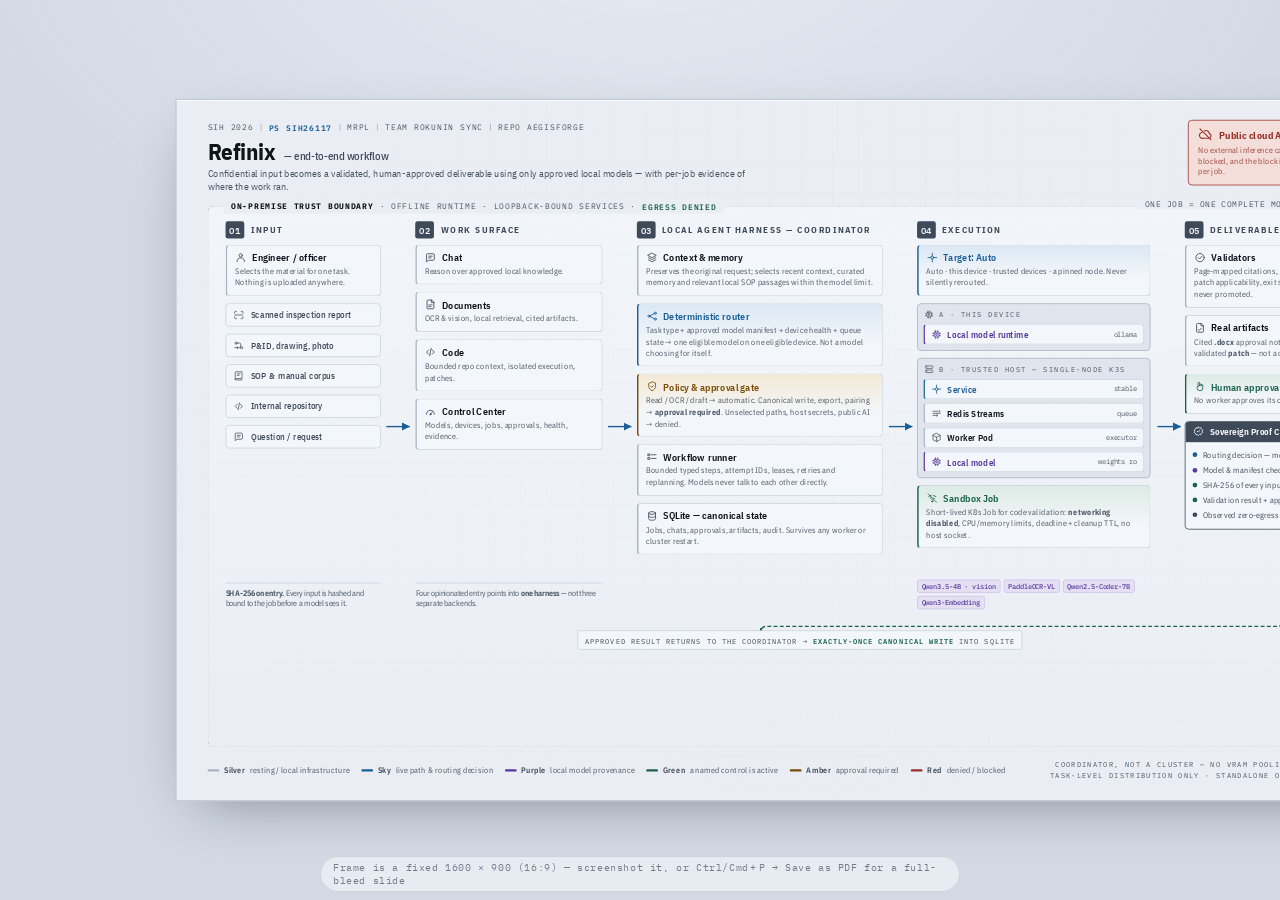
==== docs/workflow-diagram.html @ eab73d84 "Frontend updated" ====
<!DOCTYPE html>
<html lang="en">
<head>
<meta charset="utf-8">
<meta name="viewport" content="width=device-width, initial-scale=1">
<title>Refinix — Workflow Diagram (SIH26117)</title>
<link rel="preconnect" href="https://fonts.googleapis.com">
<link rel="preconnect" href="https://fonts.gstatic.com" crossorigin>
<link href="https://fonts.googleapis.com/css2?family=IBM+Plex+Mono:wght@400;500;600&family=IBM+Plex+Sans+Condensed:wght@400;500;600;700&display=swap" rel="stylesheet">
<style>
/* Refinix workflow diagram — slide asset for the SIH26117 idea deck.
 * Palette and colour discipline taken from frontend/design/tokens.css:
 *   silver = resting state of everything      purple = local model provenance ONLY
 *   sky    = the live path / routing          green  = a named control is ACTIVE
 *   amber  = approval required                red-clay = denied / blocked
 * Fixed 1600x900 (16:9) stage, scaled to the viewport, so a screenshot drops
 * straight onto a slide without reflow. */

:root{
  --bg:#D2D9E4; --surface:#EAEEF4; --surface-raised:#F3F6FA; --surface-sunken:#D1D8E3;
  --line:#A8B3C3; --line-soft:#CBD3DE;
  --text:#0E141C; --text-dim:#3E4959; --text-faint:#4B5665; --text-invert:#F3F6FA;
  --signal:#1A5E97; --signal-soft:#DBE8F4;
  --agent:#58399B;  --agent-soft:#E5DFF4;
  --enforced:#1A6349; --enforced-soft:#DCEBE4;
  --observed:#3E4959;
  --caution:#7A4C04;  --caution-soft:#F4E9D5;
  --fault:#96322A;    --fault-soft:#F4DEDA;
  --font-ui:'IBM Plex Sans Condensed',ui-sans-serif,system-ui,'Segoe UI',sans-serif;
  --font-data:'IBM Plex Mono',ui-monospace,Consolas,monospace;
  --r:5px;
}

*{box-sizing:border-box;margin:0;padding:0}
html,body{height:100%}
body{
  background:radial-gradient(1200px 700px at 50% -10%, #E6EBF2 0%, transparent 60%), var(--bg);
  font-family:var(--font-ui);
  color:var(--text);
  display:grid; place-items:center; overflow:hidden;
}

/* ---- stage ------------------------------------------------------------- */
#fit{position:relative}
.stage{
  width:1600px; height:900px; transform-origin:50% 50%;
  background:var(--surface);
  border:1px solid var(--line);
  box-shadow:0 24px 70px -30px rgba(14,20,28,.45), 0 2px 0 rgba(255,255,255,.7) inset;
  padding:26px 40px 22px;
  display:flex; flex-direction:column;
  position:relative; overflow:hidden;
}
/* faint engineering grid — texture, not decoration */
.stage::before{
  content:""; position:absolute; inset:0; pointer-events:none;
  background-image:linear-gradient(var(--line-soft) 1px,transparent 1px),
                   linear-gradient(90deg,var(--line-soft) 1px,transparent 1px);
  background-size:40px 40px; opacity:.35;
  -webkit-mask-image:radial-gradient(900px 520px at 50% 46%,#000 0%,transparent 100%);
          mask-image:radial-gradient(900px 520px at 50% 46%,#000 0%,transparent 100%);
}
.stage>*{position:relative}

/* ---- header ------------------------------------------------------------ */
.head{display:flex; align-items:flex-start; justify-content:space-between; gap:24px; margin-bottom:16px}
.brand h1{font-size:29px; font-weight:700; letter-spacing:-.015em; line-height:1; display:flex; align-items:baseline; gap:11px}
.brand h1 em{font-style:normal; font-size:14px; font-weight:500; color:var(--text-dim); letter-spacing:0}
.brand .sub{font-size:12.5px; color:var(--text-faint); margin-top:5px; max-width:720px; line-height:1.35}
.kicker{
  font-family:var(--font-data); font-size:10px; letter-spacing:.14em; text-transform:uppercase;
  color:var(--text-faint); margin-bottom:8px; display:flex; gap:9px; align-items:center;
}
.kicker b{color:var(--signal); font-weight:600}
.kicker i{width:1px;height:9px;background:var(--line);display:inline-block}

/* blocked-egress badge — deliberately OUTSIDE the boundary drawn below */
.egress{
  border:1px solid var(--fault); background:var(--fault-soft);
  border-radius:var(--r); padding:8px 12px 9px; width:262px; position:relative; flex:none;
}
.egress .t{display:flex; align-items:center; gap:8px; color:var(--fault); font-size:12.5px; font-weight:700}
.egress .d{font-size:10.5px; color:var(--fault); opacity:.9; margin-top:3px; line-height:1.35}
.egress .t svg{width:19px;height:19px;flex:none}
.egress .drop{position:absolute; left:50%; bottom:-25px; transform:translateX(-50%); color:var(--fault)}

/* ---- trust boundary ---------------------------------------------------- */
.boundary{
  flex:1; border:1.5px dashed var(--line); border-radius:8px; padding:20px 22px 12px;
  background:linear-gradient(180deg, rgba(243,246,250,.82), rgba(234,238,244,.5));
  display:flex; flex-direction:column; position:relative;
}
.boundary .tag,.boundary .tag-r{
  position:absolute; top:-9px; background:var(--surface); padding:0 9px;
  font-family:var(--font-data); font-size:10px; letter-spacing:.13em; text-transform:uppercase;
  color:var(--text-faint); display:flex; gap:8px; align-items:center; white-space:nowrap;
}
.boundary .tag{left:20px} .boundary .tag-r{right:20px; letter-spacing:.1em}
.boundary .tag b{color:var(--text); font-weight:700}
.boundary .tag em{font-style:normal; color:var(--enforced); font-weight:600}

/* ---- columns ----------------------------------------------------------- */
.cols{position:relative; height:496px; display:flex; gap:44px}
.col{display:flex; flex-direction:column; gap:9px}
.c1{width:200px}.c2{width:240px}.c3{width:316px}.c4{width:300px}.c5{width:244px}
.chead{display:flex; align-items:center; gap:8px; height:20px}
.chead .n{
  font-family:var(--font-data); font-size:11px; font-weight:600; color:var(--surface-raised);
  background:var(--text-dim); border-radius:3px; padding:1px 5px 2px;
}
.chead .l{font-size:11.5px; font-weight:700; letter-spacing:.13em; text-transform:uppercase; color:var(--text-dim)}

.card{
  background:var(--surface-raised); border:1px solid var(--line-soft);
  border-left:2.5px solid var(--line); border-radius:var(--r); padding:8px 10px 9px;
}
.card .h{display:flex; align-items:center; gap:7px; font-size:12.5px; font-weight:600; line-height:1.15}
.card .h svg{width:15px; height:15px; flex:none; color:var(--text-dim)}
.card p{font-size:10.5px; line-height:1.4; color:var(--text-faint); margin-top:3px}
.card .m{font-family:var(--font-data); font-size:9.5px; color:var(--text-faint); margin-top:4px}
.card.sig{border-left-color:var(--signal); background:linear-gradient(180deg,var(--signal-soft),var(--surface-raised) 62%)}
.card.sig .h,.card.sig .h svg{color:var(--signal)}
.card.agent{border-left-color:var(--agent); background:linear-gradient(180deg,var(--agent-soft),var(--surface-raised) 62%)}
.card.agent .h,.card.agent .h svg{color:var(--agent)}
.card.enf{border-left-color:var(--enforced); background:linear-gradient(180deg,var(--enforced-soft),var(--surface-raised) 62%)}
.card.enf .h,.card.enf .h svg{color:var(--enforced)}
.card.cau{border-left-color:var(--caution); background:linear-gradient(180deg,var(--caution-soft),var(--surface-raised) 62%)}
.card.cau .h,.card.cau .h svg{color:var(--caution)}

.chip{
  display:flex; align-items:center; gap:8px; padding:7px 9px;
  background:var(--surface-raised); border:1px solid var(--line-soft); border-radius:var(--r);
  font-size:11.5px; font-weight:500; color:var(--text-dim); line-height:1.2;
}
.chip svg{width:14px;height:14px;flex:none;color:var(--text-faint)}

.group{border:1px solid var(--line); border-radius:var(--r); background:rgba(209,216,227,.5); padding:7px}
.group .gt{
  font-family:var(--font-data); font-size:9.5px; letter-spacing:.11em; text-transform:uppercase;
  color:var(--text-faint); display:flex; align-items:center; gap:6px; margin:0 1px 6px;
}
.group .gt svg{width:13px;height:13px}
.group .stack{display:flex; flex-direction:column; gap:5px}
.mini{
  display:flex; align-items:center; gap:7px; background:var(--surface-raised);
  border:1px solid var(--line-soft); border-left:2.5px solid var(--line);
  border-radius:4px; padding:5px 8px; font-size:11.5px; font-weight:600; line-height:1.15;
}
.mini svg{width:14px;height:14px;flex:none;color:var(--text-faint)}
.mini span{font-family:var(--font-data); font-size:9px; font-weight:400; color:var(--text-faint); margin-left:auto}
.mini.agent{border-left-color:var(--agent); color:var(--agent)} .mini.agent svg{color:var(--agent)}
.mini.sig{border-left-color:var(--signal); color:var(--signal)} .mini.sig svg{color:var(--signal)}

.models{display:flex; flex-wrap:wrap; gap:4px}
.models b{
  font-family:var(--font-data); font-size:9px; font-weight:500;
  color:var(--agent); background:var(--agent-soft); border:1px solid #CFC3E8;
  border-radius:3px; padding:2px 5px;
}

.proof{border:1px solid var(--text-dim); border-radius:var(--r); background:var(--surface-raised); overflow:hidden}
.proof .pt{
  background:var(--text-dim); color:var(--text-invert); padding:5px 9px 6px;
  display:flex; align-items:center; gap:7px; font-size:12px; font-weight:700;
}
.proof .pt svg{width:15px;height:15px}
.proof ul{list-style:none; padding:7px 9px 8px}
.proof li{display:flex; align-items:flex-start; gap:7px; font-size:10.5px; line-height:1.35; color:var(--text-dim); padding:2.5px 0}
.dot{width:6px;height:6px;border-radius:50%;flex:none;margin-top:4px}
.dot.e{background:var(--enforced)} .dot.o{background:var(--observed)}
.dot.a{background:var(--agent)}    .dot.s{background:var(--signal)}

.note{font-size:10px; line-height:1.35; color:var(--text-faint); border-top:1px solid var(--line-soft); padding-top:6px}
.note b{color:var(--text-dim); font-weight:600}
.pin{margin-top:auto}
.wires{position:absolute; inset:0; pointer-events:none; overflow:visible}

/* ---- return band ------------------------------------------------------- */
.band{height:56px; position:relative}
.band .rl{
  position:absolute; top:27px; left:50%; transform:translateX(-50%);
  background:var(--surface-raised); border:1px solid var(--line-soft); border-radius:3px;
  padding:2px 9px 3px; font-family:var(--font-data); font-size:9.5px; letter-spacing:.05em;
  text-transform:uppercase; color:var(--text-dim); white-space:nowrap;
}
.band .rl b{color:var(--enforced); font-weight:600}

/* ---- legend ------------------------------------------------------------ */
.legend{display:flex; align-items:center; justify-content:space-between; gap:20px; margin-top:12px; height:34px}
.keys{display:flex; gap:15px; flex-wrap:wrap}
.key{display:flex; align-items:center; gap:6px; font-size:10.5px; color:var(--text-faint); white-space:nowrap}
.key i{width:15px;height:3px;border-radius:2px;display:inline-block}
.key b{color:var(--text-dim); font-weight:600}
.stamp{
  font-family:var(--font-data); font-size:9.5px; letter-spacing:.09em; text-transform:uppercase;
  color:var(--text-faint); text-align:right; line-height:1.5; white-space:nowrap;
}

.hint{
  position:fixed; bottom:8px; left:50%; transform:translateX(-50%);
  font-family:var(--font-data); font-size:10px; letter-spacing:.06em; color:var(--text-faint);
  background:rgba(243,246,250,.92); border:1px solid var(--line-soft); border-radius:99px;
  padding:4px 12px; opacity:.7; transition:opacity .2s;
}
.hint:hover{opacity:0}

@media print{
  @page{size:1600px 900px; margin:0}
  body{background:#fff; display:block; overflow:visible}
  #fit,.stage{transform:none !important}
  .stage{box-shadow:none; border:none}
  .hint{display:none}
}
</style>
</head>
<body>

<!-- ============================ icon set ============================ -->
<svg width="0" height="0" style="position:absolute" aria-hidden="true">
 <defs>
  <g id="s" fill="none" stroke="currentColor" stroke-width="1.7" stroke-linecap="round" stroke-linejoin="round"></g>
 </defs>
 <symbol id="i-user" viewBox="0 0 24 24" fill="none" stroke="currentColor" stroke-width="1.7" stroke-linecap="round" stroke-linejoin="round">
   <circle cx="12" cy="7.5" r="3.4"/><path d="M4.5 20a7.5 7.5 0 0 1 15 0"/></symbol>
 <symbol id="i-scan" viewBox="0 0 24 24" fill="none" stroke="currentColor" stroke-width="1.7" stroke-linecap="round" stroke-linejoin="round">
   <path d="M3 8V5.5A1.5 1.5 0 0 1 4.5 4H7M17 4h2.5A1.5 1.5 0 0 1 21 5.5V8M21 16v2.5a1.5 1.5 0 0 1-1.5 1.5H17M7 20H4.5A1.5 1.5 0 0 1 3 18.5V16"/><path d="M3.5 12h17"/></symbol>
 <symbol id="i-pid" viewBox="0 0 24 24" fill="none" stroke="currentColor" stroke-width="1.7" stroke-linecap="round" stroke-linejoin="round">
   <circle cx="6" cy="7" r="2.4"/><circle cx="18" cy="17" r="2.4"/><path d="M8.4 7H14a2 2 0 0 1 2 2v6"/><path d="M3 17h12.6"/><path d="M9 15.2v3.6"/></symbol>
 <symbol id="i-book" viewBox="0 0 24 24" fill="none" stroke="currentColor" stroke-width="1.7" stroke-linecap="round" stroke-linejoin="round">
   <path d="M4 4.5A1.5 1.5 0 0 1 5.5 3H19v15H5.5A1.5 1.5 0 0 0 4 19.5z"/><path d="M4 19.5A1.5 1.5 0 0 1 5.5 21H19"/><path d="M8.5 7.5h6M8.5 11h4"/></symbol>
 <symbol id="i-code" viewBox="0 0 24 24" fill="none" stroke="currentColor" stroke-width="1.7" stroke-linecap="round" stroke-linejoin="round">
   <path d="M8.5 7.5 4 12l4.5 4.5M15.5 7.5 20 12l-4.5 4.5M13.5 4.5l-3 15"/></symbol>
 <symbol id="i-chat" viewBox="0 0 24 24" fill="none" stroke="currentColor" stroke-width="1.7" stroke-linecap="round" stroke-linejoin="round">
   <path d="M20 15.5a2 2 0 0 1-2 2H8l-4 3.2V6a2 2 0 0 1 2-2h12a2 2 0 0 1 2 2z"/><path d="M8.5 9h7M8.5 12.5h4.5"/></symbol>
 <symbol id="i-doc" viewBox="0 0 24 24" fill="none" stroke="currentColor" stroke-width="1.7" stroke-linecap="round" stroke-linejoin="round">
   <path d="M14 3H7a2 2 0 0 0-2 2v14a2 2 0 0 0 2 2h10a2 2 0 0 0 2-2V8z"/><path d="M14 3v5h5"/><path d="M8.5 13h7M8.5 16.5h4.5"/></symbol>
 <symbol id="i-gauge" viewBox="0 0 24 24" fill="none" stroke="currentColor" stroke-width="1.7" stroke-linecap="round" stroke-linejoin="round">
   <path d="M4 18a8 8 0 1 1 16 0"/><path d="M12 18l4-5"/><circle cx="12" cy="18" r="1.3"/></symbol>
 <symbol id="i-layers" viewBox="0 0 24 24" fill="none" stroke="currentColor" stroke-width="1.7" stroke-linecap="round" stroke-linejoin="round">
   <path d="m12 3 8.5 4.5L12 12 3.5 7.5z"/><path d="m4.5 12 7.5 4 7.5-4"/><path d="m4.5 16.5 7.5 4 7.5-4"/></symbol>
 <symbol id="i-router" viewBox="0 0 24 24" fill="none" stroke="currentColor" stroke-width="1.7" stroke-linecap="round" stroke-linejoin="round">
   <circle cx="5.5" cy="12" r="2.2"/><circle cx="18.5" cy="6" r="2.2"/><circle cx="18.5" cy="18" r="2.2"/>
   <path d="M7.7 11.2 16.4 6.8M7.7 12.8l8.7 4.4"/></symbol>
 <symbol id="i-shield" viewBox="0 0 24 24" fill="none" stroke="currentColor" stroke-width="1.7" stroke-linecap="round" stroke-linejoin="round">
   <path d="M12 3 5 6v5.5c0 4.3 2.9 7.7 7 9.5 4.1-1.8 7-5.2 7-9.5V6z"/><path d="m9.2 12 2 2 3.6-3.8"/></symbol>
 <symbol id="i-steps" viewBox="0 0 24 24" fill="none" stroke="currentColor" stroke-width="1.7" stroke-linecap="round" stroke-linejoin="round">
   <path d="M4 6.5h3.5v3.5H4zM10.5 8.2H20M4 14h3.5v3.5H4zM10.5 15.7H20"/></symbol>
 <symbol id="i-db" viewBox="0 0 24 24" fill="none" stroke="currentColor" stroke-width="1.7" stroke-linecap="round" stroke-linejoin="round">
   <ellipse cx="12" cy="6" rx="7" ry="2.8"/><path d="M5 6v12c0 1.5 3.1 2.8 7 2.8s7-1.3 7-2.8V6"/><path d="M5 12c0 1.5 3.1 2.8 7 2.8s7-1.3 7-2.8"/></symbol>
 <symbol id="i-chip" viewBox="0 0 24 24" fill="none" stroke="currentColor" stroke-width="1.7" stroke-linecap="round" stroke-linejoin="round">
   <rect x="6.5" y="6.5" width="11" height="11" rx="2"/><rect x="10" y="10" width="4" height="4" rx="1"/>
   <path d="M9.5 3.5v3M14.5 3.5v3M9.5 17.5v3M14.5 17.5v3M3.5 9.5h3M3.5 14.5h3M17.5 9.5h3M17.5 14.5h3"/></symbol>
 <symbol id="i-server" viewBox="0 0 24 24" fill="none" stroke="currentColor" stroke-width="1.7" stroke-linecap="round" stroke-linejoin="round">
   <rect x="3.5" y="4" width="17" height="6" rx="1.6"/><rect x="3.5" y="14" width="17" height="6" rx="1.6"/>
   <path d="M7 7h.01M7 17h.01"/></symbol>
 <symbol id="i-endpoint" viewBox="0 0 24 24" fill="none" stroke="currentColor" stroke-width="1.7" stroke-linecap="round" stroke-linejoin="round">
   <circle cx="12" cy="12" r="3"/><path d="M12 3v6M12 15v6M3 12h6M15 12h6"/></symbol>
 <symbol id="i-stream" viewBox="0 0 24 24" fill="none" stroke="currentColor" stroke-width="1.7" stroke-linecap="round" stroke-linejoin="round">
   <path d="M4 7.5h11M4 12h16M4 16.5h9"/><path d="m17.5 5.5 2.5 2-2.5 2M12.5 14.5l2.5 2-2.5 2"/></symbol>
 <symbol id="i-pod" viewBox="0 0 24 24" fill="none" stroke="currentColor" stroke-width="1.7" stroke-linecap="round" stroke-linejoin="round">
   <path d="m12 3 8 4.2v9.6L12 21l-8-4.2V7.2z"/><path d="m4.3 7.3 7.7 4 7.7-4M12 11.3V21"/></symbol>
 <symbol id="i-nonet" viewBox="0 0 24 24" fill="none" stroke="currentColor" stroke-width="1.7" stroke-linecap="round" stroke-linejoin="round">
   <path d="M4.5 9.2A12 12 0 0 1 10 6.6M14.5 6.9a12 12 0 0 1 5 2.3M7.8 12.7a8 8 0 0 1 2.4-1.3M14 11.6a8 8 0 0 1 2.3 1.2M10.6 16a3.5 3.5 0 0 1 3 .1"/>
   <circle cx="12" cy="19.3" r="1.1"/><path d="M3.5 3.5 20.5 20.5"/></symbol>
 <symbol id="i-check" viewBox="0 0 24 24" fill="none" stroke="currentColor" stroke-width="1.7" stroke-linecap="round" stroke-linejoin="round">
   <path d="m8.5 12.2 2.6 2.6 5-5.6"/><circle cx="12" cy="12" r="8.5"/></symbol>
 <symbol id="i-out" viewBox="0 0 24 24" fill="none" stroke="currentColor" stroke-width="1.7" stroke-linecap="round" stroke-linejoin="round">
   <path d="M14 3H7a2 2 0 0 0-2 2v14a2 2 0 0 0 2 2h10a2 2 0 0 0 2-2V8z"/><path d="M14 3v5h5"/><path d="m8.6 15.4 2 2 4-4.6"/></symbol>
 <symbol id="i-approve" viewBox="0 0 24 24" fill="none" stroke="currentColor" stroke-width="1.7" stroke-linecap="round" stroke-linejoin="round">
   <path d="M8 11.5V5.2a1.7 1.7 0 0 1 3.4 0v5.3"/><path d="M11.4 10.5V9a1.6 1.6 0 0 1 3.2 0v1.6"/>
   <path d="M14.6 10.8V9.9a1.6 1.6 0 0 1 3.2 0v5.2A5.9 5.9 0 0 1 12 21a5.9 5.9 0 0 1-5.9-5.9v-2a1.5 1.5 0 0 1 2.9-.5"/></symbol>
 <symbol id="i-seal" viewBox="0 0 24 24" fill="none" stroke="currentColor" stroke-width="1.7" stroke-linecap="round" stroke-linejoin="round">
   <path d="m12 2.6 2.3 1.7 2.8-.3 1 2.7 2.4 1.6-.9 2.7.9 2.7-2.4 1.6-1 2.7-2.8-.3L12 19.8l-2.3-1.8-2.8.3-1-2.7L3.5 14l.9-2.7-.9-2.7 2.4-1.6 1-2.7 2.8.3z"/>
   <path d="m9.6 11.2 1.8 1.8 3.2-3.6"/></symbol>
 <symbol id="i-cloudoff" viewBox="0 0 24 24" fill="none" stroke="currentColor" stroke-width="1.8" stroke-linecap="round" stroke-linejoin="round">
   <path d="M7.6 18.5h9.6a3.9 3.9 0 0 0 1.2-7.6 5.6 5.6 0 0 0-8.2-4.4"/>
   <path d="M6.4 9.1a4.7 4.7 0 0 0 1.2 9.4"/><path d="M3.2 3.2 20.8 20.8"/></symbol>
 <symbol id="i-lock" viewBox="0 0 24 24" fill="none" stroke="currentColor" stroke-width="1.7" stroke-linecap="round" stroke-linejoin="round">
   <rect x="5" y="10.5" width="14" height="9.5" rx="2"/><path d="M8.2 10.5V7.6a3.8 3.8 0 0 1 7.6 0v2.9"/></symbol>
 <symbol id="i-search" viewBox="0 0 24 24" fill="none" stroke="currentColor" stroke-width="1.7" stroke-linecap="round" stroke-linejoin="round">
   <circle cx="10.8" cy="10.8" r="6.3"/><path d="m15.4 15.4 4.4 4.4"/></symbol>
 <symbol id="i-quote" viewBox="0 0 24 24" fill="none" stroke="currentColor" stroke-width="1.7" stroke-linecap="round" stroke-linejoin="round">
   <path d="M4 5h11M4 9.5h16M4 14h11M4 18.5h7"/><circle cx="18.5" cy="17.5" r="3"/></symbol>
</svg>

<div id="fit">
<div class="stage" id="stage">

  <!-- ======================= header ======================= -->
  <header class="head">
    <div class="brand">
      <div class="kicker">
        <span>SIH 2026</span><i></i><b>PS SIH26117</b><i></i><span>MRPL</span><i></i>
        <span>Team Rokunin Sync</span><i></i><span>Repo AegisForge</span>
      </div>
      <h1>Refinix <em>— end-to-end workflow</em></h1>
      <p class="sub">Confidential input becomes a validated, human-approved deliverable using only approved local models — with per-job evidence of where the work ran.</p>
    </div>
    <div class="egress">
      <div class="t"><svg><use href="#i-cloudoff"/></svg> Public cloud AI</div>
      <div class="d">No external inference call at runtime. Egress is blocked, and the block is <b>observed and recorded</b> per job.</div>
      <svg class="drop" width="26" height="24" viewBox="0 0 26 24" fill="none" stroke="currentColor" stroke-width="1.6">
        <path d="M13 0v9" stroke-dasharray="3 3"/>
        <path d="M8.4 12.4 17.6 21.6M17.6 12.4 8.4 21.6" stroke-linecap="round" stroke-width="2"/>
      </svg>
    </div>
  </header>

  <!-- ======================= trust boundary ======================= -->
  <section class="boundary">
    <div class="tag"><b>On-premise trust boundary</b> · offline runtime · loopback-bound services · <em>egress denied</em></div>
    <div class="tag-r">One job = one complete model = one device</div>

    <div class="cols">
      <!-- connectors: 1:1 px overlay, coordinates fixed to the column grid -->
      <svg class="wires" width="1476" height="496" viewBox="0 0 1476 496" fill="none" aria-hidden="true">
        <defs>
          <marker id="ah" markerWidth="7" markerHeight="7" refX="5.6" refY="3.5" orient="auto">
            <path d="M0 0.6 5.8 3.5 0 6.4z" fill="#1A5E97"/>
          </marker>
        </defs>
        <g stroke="#1A5E97" stroke-width="1.8" marker-end="url(#ah)">
          <path d="M206 262h30"/>
          <path d="M490 262h30"/>
          <path d="M850 262h30"/>
          <path d="M1194 262h30"/>
        </g>
        <g fill="#1A5E97" font-family="IBM Plex Mono, monospace" font-size="8.5" letter-spacing=".08em" text-anchor="middle">
          <text x="222" y="252">SELECT</text>
          <text x="506" y="252">SUBMIT</text>
          <text x="866" y="252">ROUTE</text>
          <text x="1210" y="252">RETURN</text>
        </g>
      </svg>

      <!-- ---------- 01 INPUT ---------- -->
      <div class="col c1">
        <div class="chead"><span class="n">01</span><span class="l">Input</span></div>
        <div class="card">
          <div class="h"><svg><use href="#i-user"/></svg> Engineer / officer</div>
          <p>Selects the material for one task. Nothing is uploaded anywhere.</p>
        </div>
        <div class="chip"><svg><use href="#i-scan"/></svg> Scanned inspection report</div>
        <div class="chip"><svg><use href="#i-pid"/></svg> P&amp;ID, drawing, photo</div>
        <div class="chip"><svg><use href="#i-book"/></svg> SOP &amp; manual corpus</div>
        <div class="chip"><svg><use href="#i-code"/></svg> Internal repository</div>
        <div class="chip"><svg><use href="#i-chat"/></svg> Question / request</div>
        <div class="note pin"><b>SHA-256 on entry.</b> Every input is hashed and bound to the job before a model sees it.</div>
      </div>

      <!-- ---------- 02 SURFACE ---------- -->
      <div class="col c2">
        <div class="chead"><span class="n">02</span><span class="l">Work surface</span></div>
        <div class="card">
          <div class="h"><svg><use href="#i-chat"/></svg> Chat</div>
          <p>Reason over approved local knowledge.</p>
        </div>
        <div class="card">
          <div class="h"><svg><use href="#i-doc"/></svg> Documents</div>
          <p>OCR &amp; vision, local retrieval, cited artifacts.</p>
        </div>
        <div class="card">
          <div class="h"><svg><use href="#i-code"/></svg> Code</div>
          <p>Bounded repo context, isolated execution, patches.</p>
        </div>
        <div class="card">
          <div class="h"><svg><use href="#i-gauge"/></svg> Control Center</div>
          <p>Models, devices, jobs, approvals, health, evidence.</p>
        </div>
        <div class="note pin">Four opinionated entry points into <b>one harness</b> — not three separate backends.</div>
      </div>

      <!-- ---------- 03 HARNESS ---------- -->
      <div class="col c3">
        <div class="chead"><span class="n">03</span><span class="l">Local agent harness — coordinator</span></div>
        <div class="card">
          <div class="h"><svg><use href="#i-layers"/></svg> Context &amp; memory</div>
          <p>Preserves the original request; selects recent context, curated memory and relevant local SOP passages within the model limit.</p>
        </div>
        <div class="card sig">
          <div class="h"><svg><use href="#i-router"/></svg> Deterministic router</div>
          <p>Task type + approved model manifest + device health + queue state &rarr; one eligible model on one eligible device. Not a model choosing for itself.</p>
        </div>
        <div class="card cau">
          <div class="h"><svg><use href="#i-shield"/></svg> Policy &amp; approval gate</div>
          <p>Read / OCR / draft &rarr; automatic. Canonical write, export, pairing &rarr; <b>approval required</b>. Unselected paths, host secrets, public AI &rarr; denied.</p>
        </div>
        <div class="card">
          <div class="h"><svg><use href="#i-steps"/></svg> Workflow runner</div>
          <p>Bounded typed steps, attempt IDs, leases, retries and replanning. Models never talk to each other directly.</p>
        </div>
        <div class="card">
          <div class="h"><svg><use href="#i-db"/></svg> SQLite — canonical state</div>
          <p>Jobs, chats, approvals, artifacts, audit. Survives any worker or cluster restart.</p>
        </div>
      </div>

      <!-- ---------- 04 EXECUTION ---------- -->
      <div class="col c4">
        <div class="chead"><span class="n">04</span><span class="l">Execution</span></div>
        <div class="card sig">
          <div class="h"><svg><use href="#i-endpoint"/></svg> Target: Auto</div>
          <p>Auto · this device · trusted devices · a pinned node. Never silently rerouted.</p>
        </div>
        <div class="group">
          <div class="gt"><svg><use href="#i-chip"/></svg> A · this device</div>
          <div class="stack">
            <div class="mini agent"><svg><use href="#i-chip"/></svg> Local model runtime <span>ollama</span></div>
          </div>
        </div>
        <div class="group">
          <div class="gt"><svg><use href="#i-server"/></svg> B · trusted host — single-node K3s</div>
          <div class="stack">
            <div class="mini sig"><svg><use href="#i-endpoint"/></svg> Service <span>stable</span></div>
            <div class="mini"><svg><use href="#i-stream"/></svg> Redis Streams <span>queue</span></div>
            <div class="mini"><svg><use href="#i-pod"/></svg> Worker Pod <span>executor</span></div>
            <div class="mini agent"><svg><use href="#i-chip"/></svg> Local model <span>weights ro</span></div>
          </div>
        </div>
        <div class="card enf">
          <div class="h"><svg><use href="#i-nonet"/></svg> Sandbox Job</div>
          <p>Short-lived K8s Job for code validation: <b>networking disabled</b>, CPU/memory limits, deadline + cleanup TTL, no host socket.</p>
        </div>
        <div class="models pin">
          <b>Qwen3.5-4B · vision</b><b>PaddleOCR-VL</b><b>Qwen2.5-Coder-7B</b><b>Qwen3-Embedding</b>
        </div>
      </div>

      <!-- ---------- 05 DELIVERABLE ---------- -->
      <div class="col c5">
        <div class="chead"><span class="n">05</span><span class="l">Deliverable</span></div>
        <div class="card">
          <div class="h"><svg><use href="#i-check"/></svg> Validators</div>
          <p>Page-mapped citations, uncertainty preserved, patch applicability, exit status. A failed check is never promoted.</p>
        </div>
        <div class="card">
          <div class="h"><svg><use href="#i-out"/></svg> Real artifacts</div>
          <p>Cited <b>.docx</b> approval note, <b>.xlsx</b> calculation, validated <b>patch</b> — not a chat transcript.</p>
        </div>
        <div class="card enf">
          <div class="h"><svg><use href="#i-approve"/></svg> Human approval</div>
          <p>No worker approves its own persistent change.</p>
        </div>
        <div class="proof">
          <div class="pt"><svg><use href="#i-seal"/></svg> Sovereign Proof Card</div>
          <ul>
            <li><span class="dot s"></span>Routing decision — model, device, rationale</li>
            <li><span class="dot a"></span>Model &amp; manifest checksum</li>
            <li><span class="dot e"></span>SHA-256 of every input and artifact</li>
            <li><span class="dot e"></span>Validation result + approval record</li>
            <li><span class="dot o"></span>Observed zero-egress window for this job</li>
          </ul>
        </div>
      </div>
    </div>

    <!-- ---------- return path ---------- -->
    <div class="band">
      <svg class="wires" width="1476" height="56" viewBox="0 0 1476 56" fill="none" aria-hidden="true">
        <defs>
          <marker id="ah2" markerWidth="7" markerHeight="7" refX="5.6" refY="3.5" orient="auto">
            <path d="M0 0.6 5.8 3.5 0 6.4z" fill="#1A6349"/>
          </marker>
        </defs>
        <path d="M1354 2v14a6 6 0 0 1-6 6H692a6 6 0 0 0-6 6v-4"
              stroke="#1A6349" stroke-width="1.8" stroke-dasharray="5 3" marker-end="url(#ah2)"
              transform="translate(0,0)"/>
      </svg>
      <div class="rl">Approved result returns to the coordinator &rarr; <b>exactly-once canonical write</b> into SQLite</div>
    </div>
  </section>

  <!-- ======================= legend ======================= -->
  <footer class="legend">
    <div class="keys">
      <span class="key"><i style="background:#A8B3C3"></i><b>Silver</b> resting / local infrastructure</span>
      <span class="key"><i style="background:#1A5E97"></i><b>Sky</b> live path &amp; routing decision</span>
      <span class="key"><i style="background:#58399B"></i><b>Purple</b> local model provenance</span>
      <span class="key"><i style="background:#1A6349"></i><b>Green</b> a named control is active</span>
      <span class="key"><i style="background:#7A4C04"></i><b>Amber</b> approval required</span>
      <span class="key"><i style="background:#96322A"></i><b>Red</b> denied / blocked</span>
    </div>
    <div class="stamp">
      Coordinator, not a cluster — no VRAM pooling, no model sharding<br>
      Task-level distribution only · standalone operation always works
    </div>
  </footer>

</div>
</div>

<div class="hint">Frame is a fixed 1600 &times; 900 (16:9) — screenshot it, or Ctrl/Cmd&#8202;+&#8202;P &rarr; Save as PDF for a full-bleed slide</div>

<script>
(function () {
  var fit = document.getElementById('fit');
  function scale() {
    var s = Math.min(window.innerWidth / 1640, window.innerHeight / 930);
    fit.style.transform = 'scale(' + s + ')';
  }
  scale();
  window.addEventListener('resize', scale);
})();
</script>
</body>
</html>
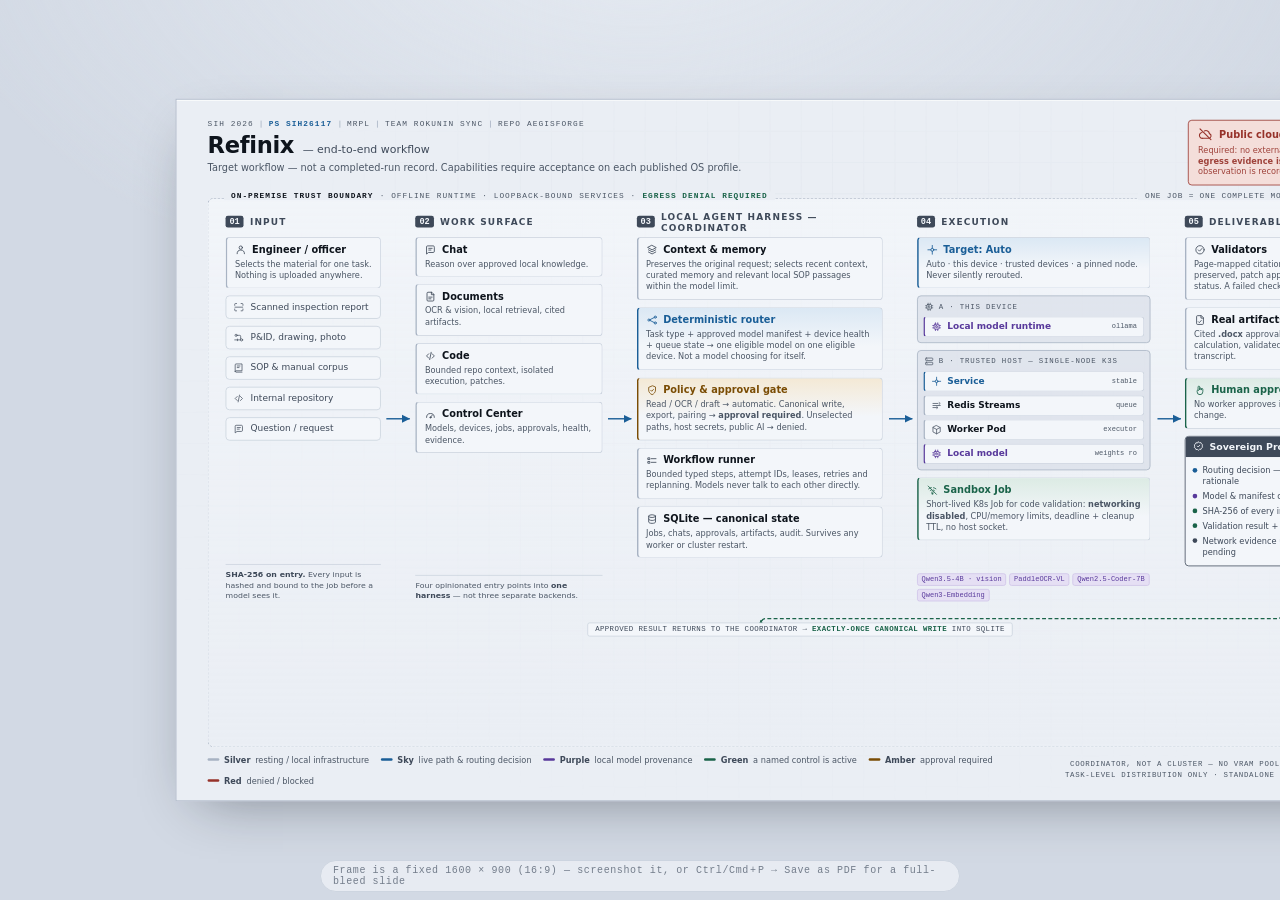
==== commit 83be6135: "docs: reconcile all-OS Beta scope and evidence contracts" ====
--- a/docs/workflow-diagram.html
+++ b/docs/workflow-diagram.html
@@ -4,9 +4,6 @@
 <meta charset="utf-8">
 <meta name="viewport" content="width=device-width, initial-scale=1">
 <title>Refinix — Workflow Diagram (SIH26117)</title>
-<link rel="preconnect" href="https://fonts.googleapis.com">
-<link rel="preconnect" href="https://fonts.gstatic.com" crossorigin>
-<link href="https://fonts.googleapis.com/css2?family=IBM+Plex+Mono:wght@400;500;600&family=IBM+Plex+Sans+Condensed:wght@400;500;600;700&display=swap" rel="stylesheet">
 <style>
 /* Refinix workflow diagram — slide asset for the SIH26117 idea deck.
  * Palette and colour discipline taken from frontend/design/tokens.css:
@@ -26,8 +23,8 @@
   --observed:#3E4959;
   --caution:#7A4C04;  --caution-soft:#F4E9D5;
   --fault:#96322A;    --fault-soft:#F4DEDA;
-  --font-ui:'IBM Plex Sans Condensed',ui-sans-serif,system-ui,'Segoe UI',sans-serif;
-  --font-data:'IBM Plex Mono',ui-monospace,Consolas,monospace;
+  --font-ui:ui-sans-serif,system-ui,'Segoe UI',sans-serif;
+  --font-data:ui-monospace,Consolas,monospace;
   --r:5px;
 }
 
@@ -294,11 +291,11 @@
         <span>Team Rokunin Sync</span><i></i><span>Repo AegisForge</span>
       </div>
       <h1>Refinix <em>— end-to-end workflow</em></h1>
-      <p class="sub">Confidential input becomes a validated, human-approved deliverable using only approved local models — with per-job evidence of where the work ran.</p>
+      <p class="sub">Target workflow — not a completed-run record. Capabilities require acceptance on each published OS profile.</p>
     </div>
     <div class="egress">
       <div class="t"><svg><use href="#i-cloudoff"/></svg> Public cloud AI</div>
-      <div class="d">No external inference call at runtime. Egress is blocked, and the block is <b>observed and recorded</b> per job.</div>
+      <div class="d">Required: no external inference. <b>Live egress evidence is unavailable</b> until P12 observation is recorded.</div>
       <svg class="drop" width="26" height="24" viewBox="0 0 26 24" fill="none" stroke="currentColor" stroke-width="1.6">
         <path d="M13 0v9" stroke-dasharray="3 3"/>
         <path d="M8.4 12.4 17.6 21.6M17.6 12.4 8.4 21.6" stroke-linecap="round" stroke-width="2"/>
@@ -308,7 +305,7 @@
 
   <!-- ======================= trust boundary ======================= -->
   <section class="boundary">
-    <div class="tag"><b>On-premise trust boundary</b> · offline runtime · loopback-bound services · <em>egress denied</em></div>
+    <div class="tag"><b>On-premise trust boundary</b> · offline runtime · loopback-bound services · <em>egress denial required</em></div>
     <div class="tag-r">One job = one complete model = one device</div>
 
     <div class="cols">
@@ -325,7 +322,7 @@
           <path d="M850 262h30"/>
           <path d="M1194 262h30"/>
         </g>
-        <g fill="#1A5E97" font-family="IBM Plex Mono, monospace" font-size="8.5" letter-spacing=".08em" text-anchor="middle">
+        <g fill="#1A5E97" font-family="monospace" font-size="8.5" letter-spacing=".08em" text-anchor="middle">
           <text x="222" y="252">SELECT</text>
           <text x="506" y="252">SUBMIT</text>
           <text x="866" y="252">ROUTE</text>
@@ -448,7 +445,7 @@
             <li><span class="dot a"></span>Model &amp; manifest checksum</li>
             <li><span class="dot e"></span>SHA-256 of every input and artifact</li>
             <li><span class="dot e"></span>Validation result + approval record</li>
-            <li><span class="dot o"></span>Observed zero-egress window for this job</li>
+            <li><span class="dot o"></span>Network evidence unavailable — P12 pending</li>
           </ul>
         </div>
       </div>
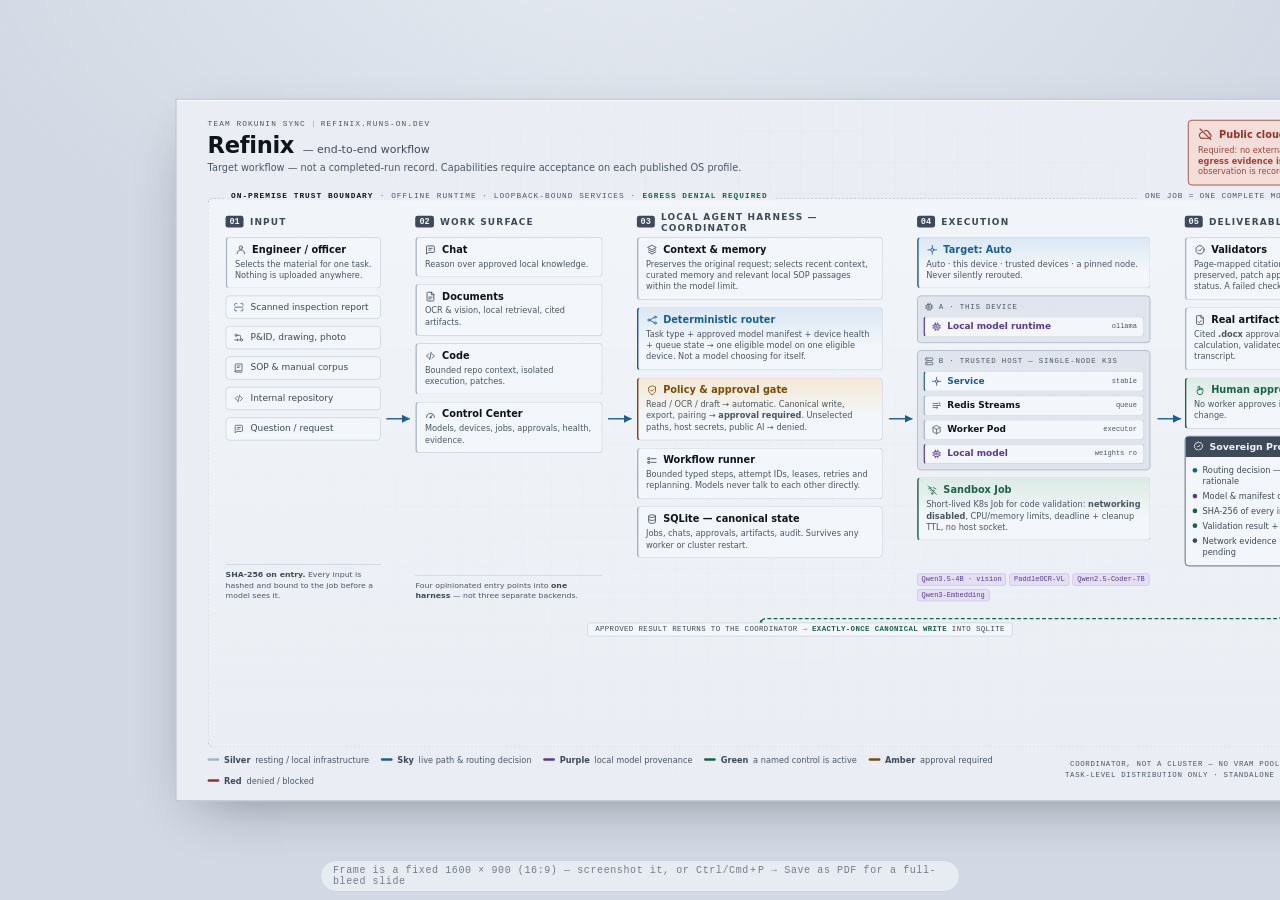
==== commit 1b6936f7: "Checkpoint standalone Refinix Beta implementation and cleanup" ====
--- a/docs/workflow-diagram.html
+++ b/docs/workflow-diagram.html
@@ -3,9 +3,9 @@
 <head>
 <meta charset="utf-8">
 <meta name="viewport" content="width=device-width, initial-scale=1">
-<title>Refinix — Workflow Diagram (SIH26117)</title>
+<title>Refinix — Workflow Diagram</title>
 <style>
-/* Refinix workflow diagram — slide asset for the SIH26117 idea deck.
+/* Refinix workflow diagram — presentation asset.
  * Palette and colour discipline taken from frontend/design/tokens.css:
  *   silver = resting state of everything      purple = local model provenance ONLY
  *   sky    = the live path / routing          green  = a named control is ACTIVE
@@ -287,8 +287,7 @@
   <header class="head">
     <div class="brand">
       <div class="kicker">
-        <span>SIH 2026</span><i></i><b>PS SIH26117</b><i></i><span>MRPL</span><i></i>
-        <span>Team Rokunin Sync</span><i></i><span>Repo AegisForge</span>
+        <span>Team Rokunin Sync</span><i></i><span>refinix.runs-on.dev</span>
       </div>
       <h1>Refinix <em>— end-to-end workflow</em></h1>
       <p class="sub">Target workflow — not a completed-run record. Capabilities require acceptance on each published OS profile.</p>
